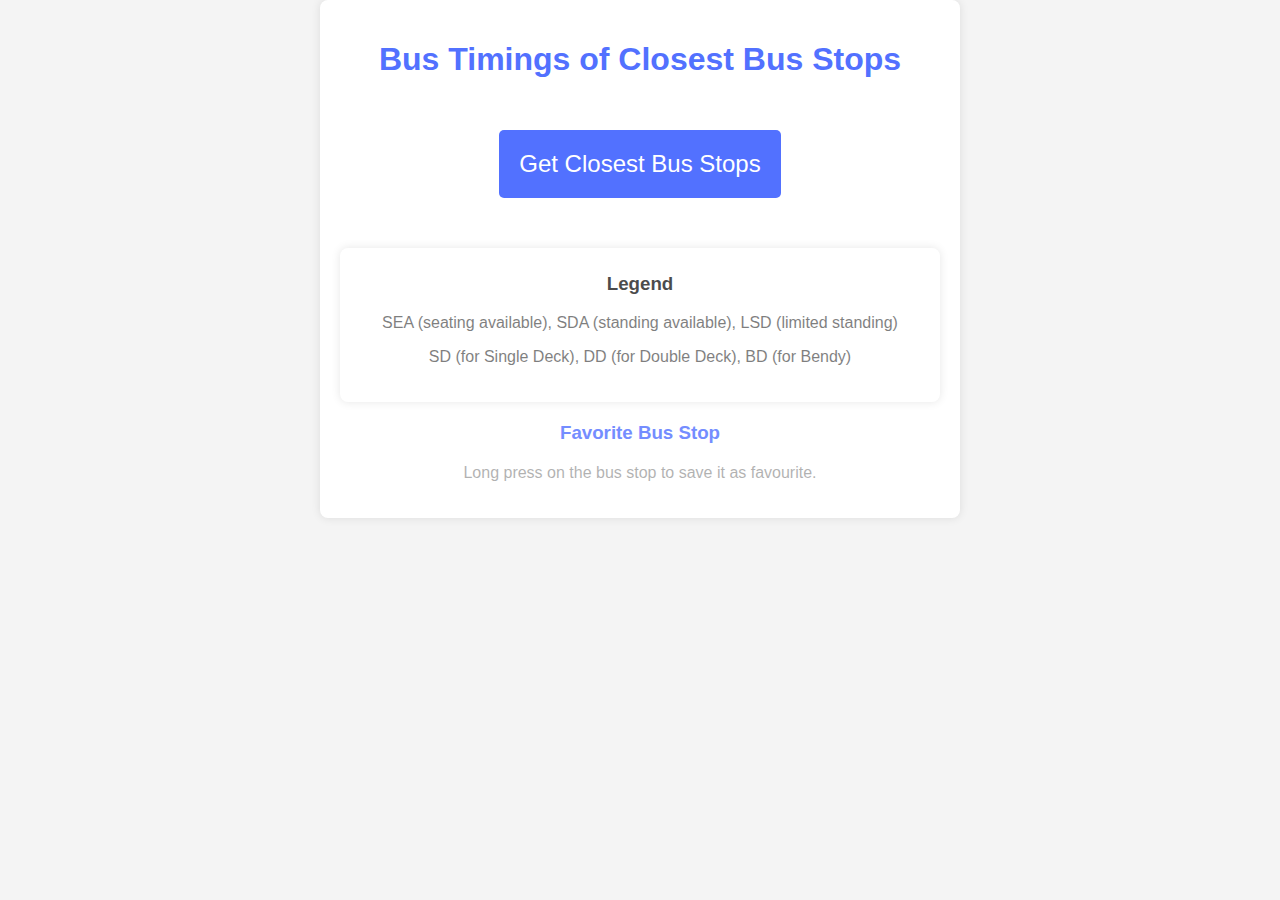
==== index.html @ a5dafcf6 "better ui" ====
<!DOCTYPE html>
<html lang="en">

<head>
    <link rel="manifest" href="manifest.json" />
    <meta charset="UTF-8">
    <meta name="viewport" content="width=device-width, initial-scale=1.0">
    <meta name="description"
        content="This webapp shows the most updated bus timing for the closest bus stops around. Make sure to turn on your GPS for better results.">
    <title>Bus Timings of Closest Bus Stops</title>
    <link rel="stylesheet" href="styles.css">
</head>

<body>
    <div class="container">
        <h1>Bus Timings of Closest Bus Stops</h1>
        <button class="mainbtn" onclick="getLocation()">Get Closest Bus Stops</button>
        <ul id="busstops"></ul>
        <div id="loader" class="loader" style="display: none;"></div>
        <div class="boxp">
            <span id="last-updated" class="last-updated" style="display: none;">
            </span>
        </div>
        <div id="bustimings"></div>
        <div class="legendcontainer">
            <h3 class="legendtitle">Legend</h3>
            <p style="opacity: 0.5;">SEA (seating available), SDA (standing available), LSD (limited standing)</p>
            <p style="opacity: 0.5;">SD (for Single Deck), DD (for Double Deck), BD (for Bendy)</p>
        </div>
        <div id="favorites">
            <h3 class="favtitle">Favorite Bus Stop</h3>
            <ul id="favorite-list"></ul>
            <p style="opacity: 0.3;">Long press on the bus stop to save it as favourite.</p>
        </div>
        <div class="boxp">
            <span id="last-updatedFav" class="last-updated" style="display: none;">
            </span>
        </div>
        <div id="loaderFav" class="loader" style="display: none;"></div>
        <div id="bustimingsFav"></div>
        <div id="favorite-toast" class="toast">Favorite saved</div>
    </div>

    <script src="script.js"></script>
</body>

</html>
---- styles.css ----
body {
    font-family: Arial, sans-serif;
    margin: 0;
    padding: 0;
    display: flex;
    justify-content: center;
    align-items: center;
    background-color: #f4f4f4;
}

.container {
    text-align: center;
    background-color: #fff;
    padding: 20px;
    border-radius: 8px;
    box-shadow: 0 0 10px rgba(0, 0, 0, 0.1);
    max-width: 600px;
    width: 100%;
}

.legendcontainer {
    text-align: center;
    background-color: #fff;
    padding: 20px;
    border-radius: 8px;
    box-shadow: 0 0 10px rgba(0, 0, 0, 0.1);
    max-width: 600px;
    margin-top: 50px;
}
.legendtitle {
    opacity: 0.7; 
    margin-top: 5px;
    color: #000000;
}
.favtitle {
    opacity: 0.8; 
    margin-top: 5px;
    color: #5271ff;
}
h1 {
    color: #5271ff;
}

.mainbtn {
    background-color: #5271ff;
    color: white;
    border: none;
    padding: 20px 20px;
    border-radius: 5px;
    cursor: pointer;
    font-size: 24px;
    margin-top: 30px;
}

.mainbtn:hover {
    background-color: #405bbf;
}

ul {
    list-style: none;
    padding: 0;
    margin-top: 20px;
}

ul li {
    background-color: #f9f9f9;
    margin: 2px 5px;
    padding: 5px;
    border: 1px solid #e4e8ff;
    border-radius: 15px;
    cursor: pointer;
    -webkit-user-select: none;
    user-select: none;
}

ul li.active {
    border: 1px solid #5271ff;
    border-width: 4px;
}

.loader {
    border: 16px solid #f3f3f3;
    border-top: 16px solid #5271ff;
    border-radius: 50%;
    width: 60px;
    height: 60px;
    animation: spin 0.8s cubic-bezier(0.57, 0.12, 0.32, 0.88) infinite;
    margin: 20px auto;
}

/* .bustimingtext {
    padding-top: 5px;
} */

/* .busservicetext {
    padding-top: 15px;
    font-size: x-large;
    font-weight: bold;
} */

.bus-service {
    margin-bottom: 10px;
}

.bustimingtext {
    display: flex;
    justify-content: center;
    align-items: center;
    padding-top: 5px;
    font-size: 16px;
    gap: 10px; /* Add some spacing between timings */
}

.busservicetext {
    font-size: 18px;
    font-weight: bold;
    text-align: center;
}


.last-updated {
    border: 1px solid #5271ff;
    border-radius: 5px;
    padding: 3px;
}

.boxp {
    text-align: center;
    margin-bottom:5px;
}

.boxs {
    font-size: 16px;
    font-weight: bold;
    width: auto;
    border: 1px solid #999;
}

#favorites {
    margin-top: 20px;
    text-align: center;
}

#favorite-list li {
    background-color: #f9f9f9;
    margin: 2px 5px;
    padding: 5px;
    border: 1px solid #e4e8ff;
    border-radius: 15px;
    cursor: pointer;
}

.toast {
    visibility: hidden;
    min-width: 250px;
    background-color: #5271ff94;
    color: #2b3e94;
    text-align: center;
    border-radius: 3px;
    padding: 10px;
    position: fixed;
    z-index: 1;
    left: 50%;
    bottom: 30px;
    transform: translateX(-50%);
    font-size: 17px;
}

.toast.show {
    visibility: visible;
    animation: fadein 0.5s, fadeout 0.5s 2.5s;
}

@keyframes fadein {
    from { bottom: 0; opacity: 0; }
    to { bottom: 30px; opacity: 1; }
}

@keyframes fadeout {
    from { bottom: 30px; opacity: 1; }
    to { bottom: 0; opacity: 0; }
}

@keyframes spin {
    from {
        transform:rotate(0deg);
    }
    to {
        transform:rotate(360deg);
    }
}
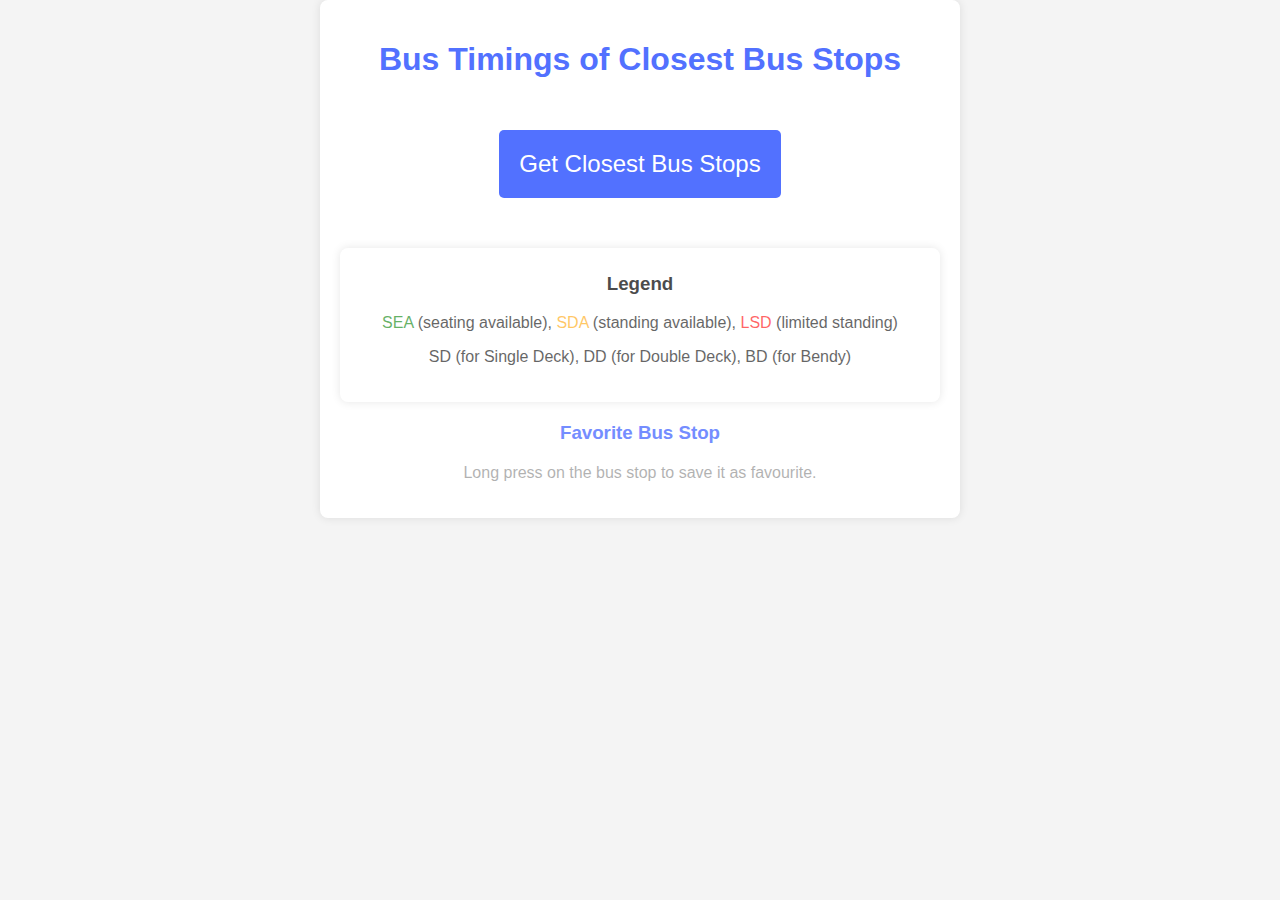
==== commit 7d6609ef: "better ui" ====
--- a/index.html
+++ b/index.html
@@ -24,8 +24,8 @@
         <div id="bustimings"></div>
         <div class="legendcontainer">
             <h3 class="legendtitle">Legend</h3>
-            <p style="opacity: 0.5;">SEA (seating available), SDA (standing available), LSD (limited standing)</p>
-            <p style="opacity: 0.5;">SD (for Single Deck), DD (for Double Deck), BD (for Bendy)</p>
+            <p style="opacity: 0.6;"><span style="color:green;">SEA</span> (seating available), <span style="color:orange;">SDA</span> (standing available), <span style="color:red;">LSD</span> (limited standing)</p>
+            <p style="opacity: 0.6;">SD (for Single Deck), DD (for Double Deck), BD (for Bendy)</p>
         </div>
         <div id="favorites">
             <h3 class="favtitle">Favorite Bus Stop</h3>
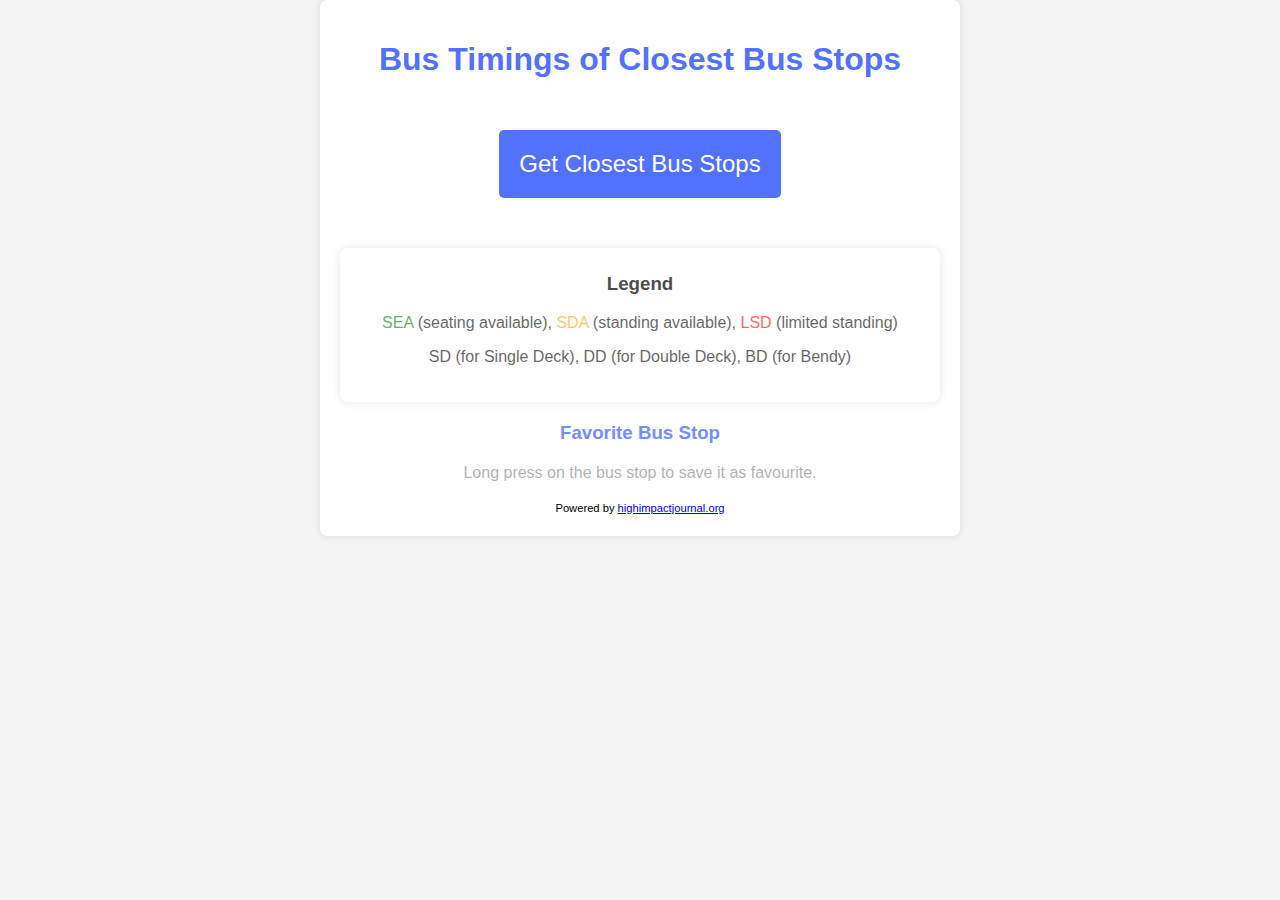
==== commit acc1818f: "update tag" ====
--- a/index.html
+++ b/index.html
@@ -2,13 +2,56 @@
 <html lang="en">
 
 <head>
-    <link rel="manifest" href="manifest.json" />
+    <!-- Essential Meta Tags -->
     <meta charset="UTF-8">
     <meta name="viewport" content="width=device-width, initial-scale=1.0">
     <meta name="description"
-        content="This webapp shows the most updated bus timing for the closest bus stops around. Make sure to turn on your GPS for better results.">
-    <title>Bus Timings of Closest Bus Stops</title>
+        content="Find the most updated bus timings for the closest bus stops around you. Turn on your GPS for real-time results.">
+
+    <!-- Open Graph / Social Media Tags -->
+    <meta property="og:title" content="Real-Time Bus Timings | Closest Bus Stops">
+    <meta property="og:description"
+        content="Check the latest bus timings for nearby stops. Use GPS for personalized results.">
+    <meta property="og:image" content="https://bustiming.highimpactjournal.org/icons/192.png">
+    <meta property="og:url" content="https://bustiming.highimpactjournal.org">
+    <meta property="og:type" content="website">
+
+    <!-- Twitter Card Tags -->
+    <meta name="twitter:card" content="summary_large_image">
+    <meta name="twitter:title" content="Real-Time Bus Timings | Closest Bus Stops">
+    <meta name="twitter:description"
+        content="Check the latest bus timings for nearby stops. Use GPS for personalized results.">
+    <meta name="twitter:image" content="https://bustiming.highimpactjournal.org/icons/192.png">
+
+    <!-- Title -->
+    <title>Real-Time Bus Timings | Closest Bus Stops Around You</title>
+
+    <!-- Styles and Icons -->
     <link rel="stylesheet" href="styles.css">
+    <link rel="manifest" href="manifest.json">
+    <link rel="icon" href="icons/192.png" type="image/x-icon">
+
+    <!-- SEO Keywords -->
+    <meta name="keywords"
+        content="singapore bus timings, closest bus stops, real-time bus schedules, GPS bus tracking, public transport, commuter information">
+
+    <!-- Canonical Link -->
+    <link rel="canonical" href="https://bustiming.highimpactjournal.org">
+
+    <!-- Robots Tag -->
+    <meta name="robots" content="index, follow">
+
+    <!-- Author -->
+    <meta name="author" content="High Impact Journal">
+    <!-- Google tag (gtag.js) --> 
+    <script async src="https://www.googletagmanager.com/gtag/js?id=G-VH2FJ4JR85"></script>
+    <script>
+        window.dataLayer = window.dataLayer || [];
+        function gtag() { dataLayer.push(arguments); }
+        gtag('js', new Date());
+
+        gtag('config', 'G-VH2FJ4JR85');
+    </script>
 </head>
 
 <body>
@@ -21,10 +64,13 @@
             <span id="last-updated" class="last-updated" style="display: none;">
             </span>
         </div>
+        <button id="installBtn" class="installbtn" style="display:none;">Install App</button>
         <div id="bustimings"></div>
         <div class="legendcontainer">
             <h3 class="legendtitle">Legend</h3>
-            <p style="opacity: 0.6;"><span style="color:green;">SEA</span> (seating available), <span style="color:orange;">SDA</span> (standing available), <span style="color:red;">LSD</span> (limited standing)</p>
+            <p style="opacity: 0.6;"><span style="color:green;">SEA</span> (seating available), <span
+                    style="color:orange;">SDA</span> (standing available), <span style="color:red;">LSD</span> (limited
+                standing)</p>
             <p style="opacity: 0.6;">SD (for Single Deck), DD (for Double Deck), BD (for Bendy)</p>
         </div>
         <div id="favorites">
@@ -39,9 +85,15 @@
         <div id="loaderFav" class="loader" style="display: none;"></div>
         <div id="bustimingsFav"></div>
         <div id="favorite-toast" class="toast">Favorite saved</div>
+        <div>
+            <span style="font-size: 70%;">Powered by <a
+                    href="https://highimpactjournal.org">highimpactjournal.org</a></span>
+            <!-- <span><a href="sitemap.html">Sitemap</a></span>  -->
+        </div>
     </div>
 
     <script src="script.js"></script>
+    <script src="script2.js"></script>
 </body>
 
 </html>--- a/styles.css
+++ b/styles.css
@@ -27,16 +27,19 @@
     max-width: 600px;
     margin-top: 50px;
 }
+
 .legendtitle {
-    opacity: 0.7; 
+    opacity: 0.7;
     margin-top: 5px;
     color: #000000;
 }
+
 .favtitle {
-    opacity: 0.8; 
+    opacity: 0.8;
     margin-top: 5px;
     color: #5271ff;
 }
+
 h1 {
     color: #5271ff;
 }
@@ -97,6 +100,20 @@
     font-size: x-large;
     font-weight: bold;
 } */
+.installbtn {
+    background-color: #5271ff;
+    color: white;
+    border: none;
+    padding: 10px 20px;
+    border-radius: 5px;
+    cursor: pointer;
+    font-size: 18px;
+    margin-top: 20px;
+}
+
+.installbtn:hover {
+    background-color: #405bbf;
+}
 
 .bus-service {
     margin-bottom: 10px;
@@ -108,7 +125,8 @@
     align-items: center;
     padding-top: 5px;
     font-size: 16px;
-    gap: 10px; /* Add some spacing between timings */
+    gap: 10px;
+    /* Add some spacing between timings */
 }
 
 .busservicetext {
@@ -126,7 +144,7 @@
 
 .boxp {
     text-align: center;
-    margin-bottom:5px;
+    margin-bottom: 5px;
 }
 
 .boxs {
@@ -172,20 +190,61 @@
 }
 
 @keyframes fadein {
-    from { bottom: 0; opacity: 0; }
-    to { bottom: 30px; opacity: 1; }
+    from {
+        bottom: 0;
+        opacity: 0;
+    }
+
+    to {
+        bottom: 30px;
+        opacity: 1;
+    }
 }
 
 @keyframes fadeout {
-    from { bottom: 30px; opacity: 1; }
-    to { bottom: 0; opacity: 0; }
+    from {
+        bottom: 30px;
+        opacity: 1;
+    }
+
+    to {
+        bottom: 0;
+        opacity: 0;
+    }
 }
 
 @keyframes spin {
     from {
-        transform:rotate(0deg);
-    }
+        transform: rotate(0deg);
+    }
+
     to {
-        transform:rotate(360deg);
-    }
-}
+        transform: rotate(360deg);
+    }
+}
+
+footer {
+    background-color: #00274D;
+    color: #fff;
+    padding: 20px 0;
+    text-align: center;
+}
+
+footer ul {
+    list-style: none;
+    padding: 0;
+}
+
+footer ul li {
+    display: inline;
+    margin: 0 10px;
+}
+
+footer ul li a {
+    color: #fff;
+    text-decoration: none;
+}
+
+footer ul li a:hover {
+    text-decoration: underline;
+}
